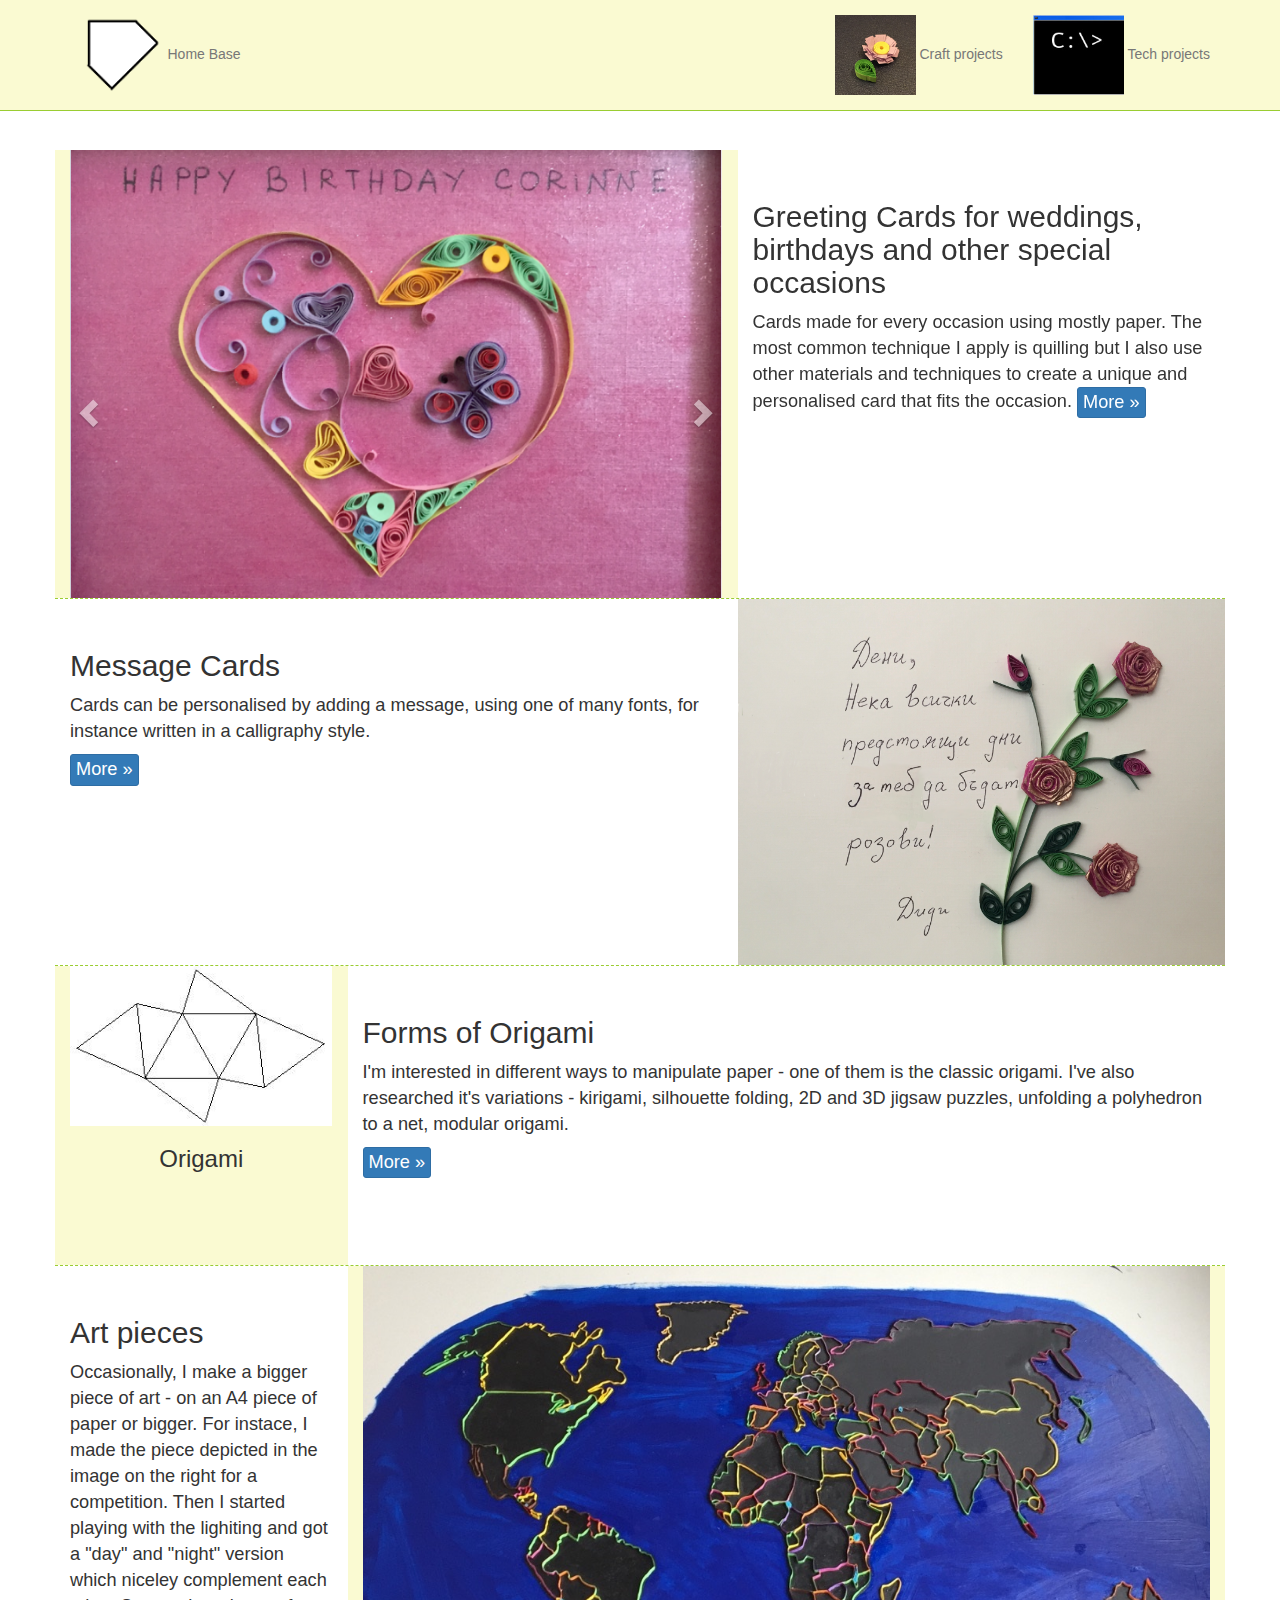
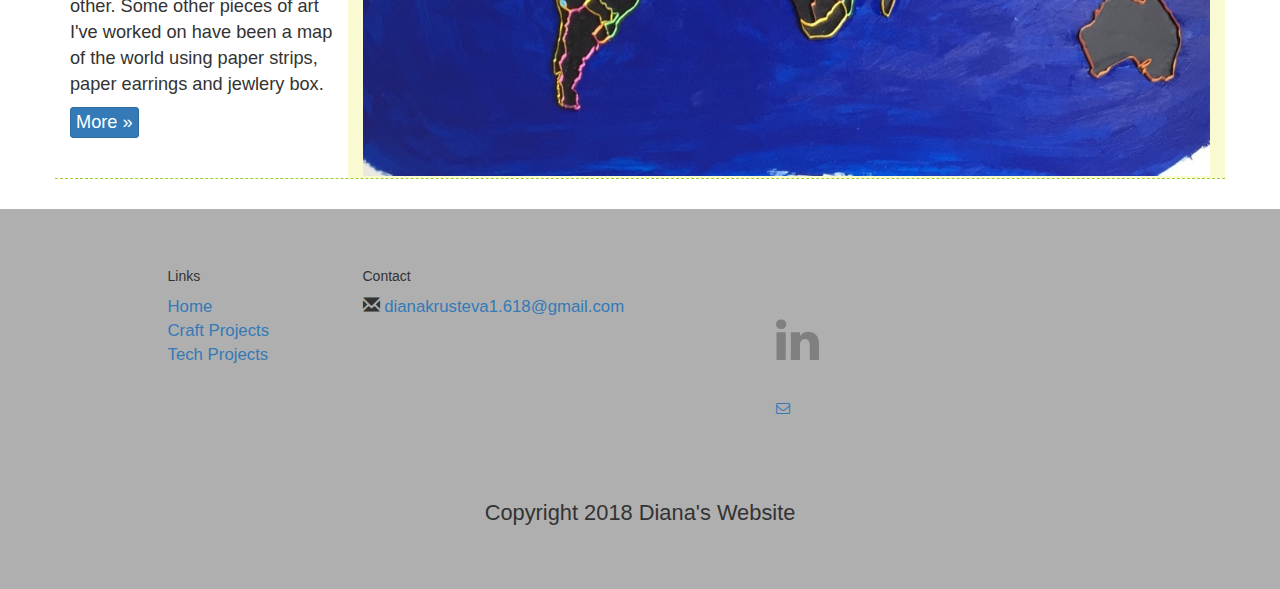
==== craft.html @ e8ae0d03 "initial commit" ====
﻿<!DOCTYPE html>
<html>
<head lang="en">
    <meta charset="UTF-8">
    <title>Listopad Paper Art</title>

    <!-- Custom Fonts -->
    <link href="https://fonts.googleapis.com/css?family=Montserrat:400,700" rel="stylesheet" type="text/css">
    <link href="https://fonts.googleapis.com/css?family=Lato:400,700,400italic,700italic" rel="stylesheet" type="text/css">

    <!-- Style sheets -->
    <link href="Content/bootstrap.min.css" rel="stylesheet">
    <link href="css/app.css" rel="stylesheet" />
    <link href="css/bootstrap-social.css" rel="stylesheet" />
    <link href="css/font-awesome-4.7.0/css/font-awesome.min.css" rel="stylesheet" />
</head>

<body>
    <nav class="navbar navbar-default navbar-fixed-top" >
        <div class="container">
            <div class="navbar-header">
                <!--<a class="navbar-brand" href="" ng-click="loadHome()"><img src="app/images/profile.png" height="200"/></a>-->
            </div>
            <div id="navbar" >
                <ul class="nav navbar-nav">
                    <li><a href="index.html"><img src="app/images/homebase.png" height="80" /> Home Base</a></li>
                    <li></li>
                </ul>
                <ul class="nav navbar-nav navbar-right">
                    <li><a href="craft.html"><img src="app/images/profile.png" height="80" /> Craft projects</a></li>
                    <li><a href="tech.html"><img src="app/images/idTech.png" height="80" /> Tech projects</a></li>
                </ul>
            </div>
        </div>
    </nav>
    <div class="container">

    

    

    <div class="row row-content is-table-row">
        <div class="col-xs-12 col-sm-7 col-title">
            <div id="myCar" class="carousel slide" data-ride="carousel">
                <div class="carousel-inner">
                    <div class="item active">
                        <img src="app\images\heart.png" class="img-responsive" height="180" alt="heart"/>
                    </div>
                    <div class="item">
                        <img src="app\images\spring.png" class="img-responsive" height="180" alt="spring"/>
                    </div>
                    <div class="item">
                        <img src="app\images\sea.png" class="img-responsive" height="180" alt="sea"/>
                    </div>
                    <div class="item">
                        <img src="app\images\wedding.png" class="img-responsive" height="180" alt="wed" />
                    </div>
                    
                
                </div>
                <a class="carousel-control left" href="#myCar" role="button" data-slide="prev">
                    <span class="glyphicon glyphicon-chevron-left"></span>
                </a>
                <a class="carousel-control right" href="#myCar" role="button" data-slide="next">
                    <span class="glyphicon glyphicon-chevron-right"></span>
                </a>
                
            </div>


        </div>
        <div class="col-xs-12 col-sm-5 col-content">
            <h2>Greeting Cards for weddings, birthdays and other special occasions</h2>
            <p>Cards made for every occasion using mostly paper. The most common technique I apply is quilling but I also use other materials and techniques to create a unique and personalised card that fits the occasion. <a href="#" class="btn btn-primary btn-xs">More &raquo;</a></p>
            <!--<ul class="cards-list">
                <li><img src="app/images/profile.png" height="100" /></li>
                <li><img src="app/images/heart.png" height="100" /></li>
                <li><img src="app/images/wedding.png" height="100" /></li>
                <li><img src="app/images/spring.png" height="100" /></li>
                <li><img src="app/images/sea.png" height="100" /></li>
            </ul>-->
        </div>
        


    </div>


        <div class="row row-content is-table-row">

            <div class="col-xs-12 col-sm-7 col-content">
                <h2>Message Cards</h2>
                <p>Cards can be personalised by adding a message, using one of many fonts, for instance written in a calligraphy style.</p>
                <p><a href="#" class="btn btn-primary btn-xs">More &raquo;</a></p>
            </div>
            <div class="col-xs-12 col-sm-5 col-title" style="padding: 0;">
                <img class="img-responsive" src="app/images/roses2.png">
            </div>


        </div>
    <div class="row row-content is-table-row">

        <div class="col-xs-12 col-sm-3 col-title">
            
                <img class="img-responsive" src="app/images/poly.jpg">
            <h3 align=center>Origami</h3>
        </div>
        <div class="col-xs-12 col-sm-9 col-content">
            <h2>Forms of Origami</h2>
            <p>I'm interested in different ways to manipulate paper - one of them is the classic origami.
            I've also researched it's variations - kirigami, silhouette folding, 2D and 3D jigsaw puzzles, unfolding a polyhedron to a net, modular origami.</p>
            <p><a href="#" class="btn btn-primary btn-xs">More &raquo;</a></p>
        </div>


    </div>

        <div class="row row-content is-table-row">
            <div class="col-xs-12 col-sm-3 col-content">
                <h2>Art pieces</h2>
                <p>Occasionally, I make a bigger piece of art - on an A4 piece of paper or bigger. For instace, I made the piece depicted in the image on the right for a competition. Then I started playing with the lighiting and got a "day" and "night" version which niceley complement each other. Some other pieces of art I've worked on have been a map of the world using paper strips, paper earrings and jewlery box. </p>
                <p><a href="#" class="btn btn-primary btn-xs">More &raquo;</a></p>
            </div>
            <div class="col-xs-12 col-sm-9 col-title">
                <img class="img-responsive" src="app/images/map.png"></img>
            </div>


        </div>
</div>

</div>

    <footer class="row-footer">
        <div class="container">
            <div class="row">
                <div class="col-xs-5 col-xs-offset-1 col-sm-2 col-sm-offset-1">
                    <h5>Links</h5>
                    <ul class="list-unstyled">
                        <li><a href="index.html">Home</a></li>
                        <li><a href="craft.html">Craft Projects</a></li>
                        <li><a href="tech.html">Tech Projects</a></li>
                    </ul>
                </div>
                <div class="col-xs-6 col-sm-4">
                    <h5>Contact</h5>
                    <address>
                        <span class="glyphicon glyphicon-envelope"></span>
                        <a href="mailto:dianakrusteva1.618@gmail.com">dianakrusteva1.618@gmail.com</a>
                    </address>

                </div>
                <div class="col-xs-12 col-sm-4">
                    <div class="nav navbar-nav" style="padding:40px 10px; font-size:30px;" >
                        <a class="btn btn-block btn-social btn-linkedin" href="http://www.linkedin.com/in/diana-krusteva-6a0b1b5b/"><i class="fa fa-linkedin"></i></a>
                        <a class="btn btn-social-icon" href="mailto:dianakrusteva1.618@gmail.com"><i class="fa fa-envelope-o"></i></a>
                    </div>
                </div>
                <div class="col-xs-12">
                    <p style="padding:10px;"></p>
                    <p align="center">Copyright 2018 Diana's Website</p>
                </div>
            </div>
        </div>
    </footer>

    <!-- Application Script -->
    <script src="Scripts/jquery-1.9.1.min.js"></script>
    <script src="Scripts/bootstrap.min.js"></script>
    <script src="js/appTheme.js"></script>

</body>

</html>
---- css/app.css ----
﻿body {
    align: center;
    padding: 50px 0px 0px 0px !important;
    margin-top: 100px;
}

p {
    font-size: 130%;
}

.navbar-default {
    min-height: 100px;
    background-color:lightgoldenrodyellow;
    border-bottom: 1px ridge;
    border-bottom-color: yellowgreen;
}

.navbar-default .navbar-nav .li {
    height: 100px;
}

.row-content {
    border-bottom : 1.5px dashed ;
    border-bottom-color: lightgoldenrodyellow;
    border-bottom-color: yellowgreen;
    min-height:300px;
}
.col-content {
    padding: 30px 15px 30px 15px;
}
.col-title {
    background-color:lightgoldenrodyellow;
}

.info-img {
    max-width: 100%;
    max-height: 100%;
    top:0;
    align-self:center;
    opacity: 0.8;
    transition: .5s ease;
    background-color: #008CBA;
}

.hci:hover .info-img{
        opacity: 1;
}
.hci:hover .col-title {
    background-color: white;
}

@media only screen and (min-width : 768px) {
    .is-table-row {
        display: table;
    }

    .is-table-row [class*="col-"] {
        float: none;
        display: table-cell;
        vertical-align: top;
    }
}


.cards-list li{
    display: inline;
    list-style-type: none;
    padding-right: 20px;
}

table {
    background: #56566e;
    color: #c1c1c1;
}

.user-action {
    background-color: #d3cee1;
    color: #170756;
}

.panel-heading {
    background-color: #2d3450 !important;
}

.btn-social {
    font-size:50px;
    color: grey;
}


.row-footer {
    margin: 30px auto auto auto;
    padding: 50px 0px;
    background-color: #AfAfAf;
    font-size: 120%;
}

.cardItemRow {
    padding-bottom: 3em !important;
    font-family: Montserrat;
    font-size: large;
    position: relative;
}

.cardItemTitles {
    font-size: large;
    font-family: Montserrat;
    padding-bottom: 4em;
}

.cardItem {
    margin-top: 10px;
    border: #cdcdcd medium solid;
    border-radius: 10px;
    -moz-border-radius: 10px;
    overflow: auto;
    background: #ece0d7;
}

.thumbnail {
    margin-bottom: 6px;
}

.carousel-control.left, .carousel-control.right {
    background-image: none;
    margin-top: 10%;
    width: 5%;
}

.navbar-default .navbar-nav > li > a:focus, .navbar-default .navbar-nav > li > a:hover {
    background-color: #f32f245c;
    background-color: #d9d98e;

}

.btn-xs {
    font-size: 100%;
}
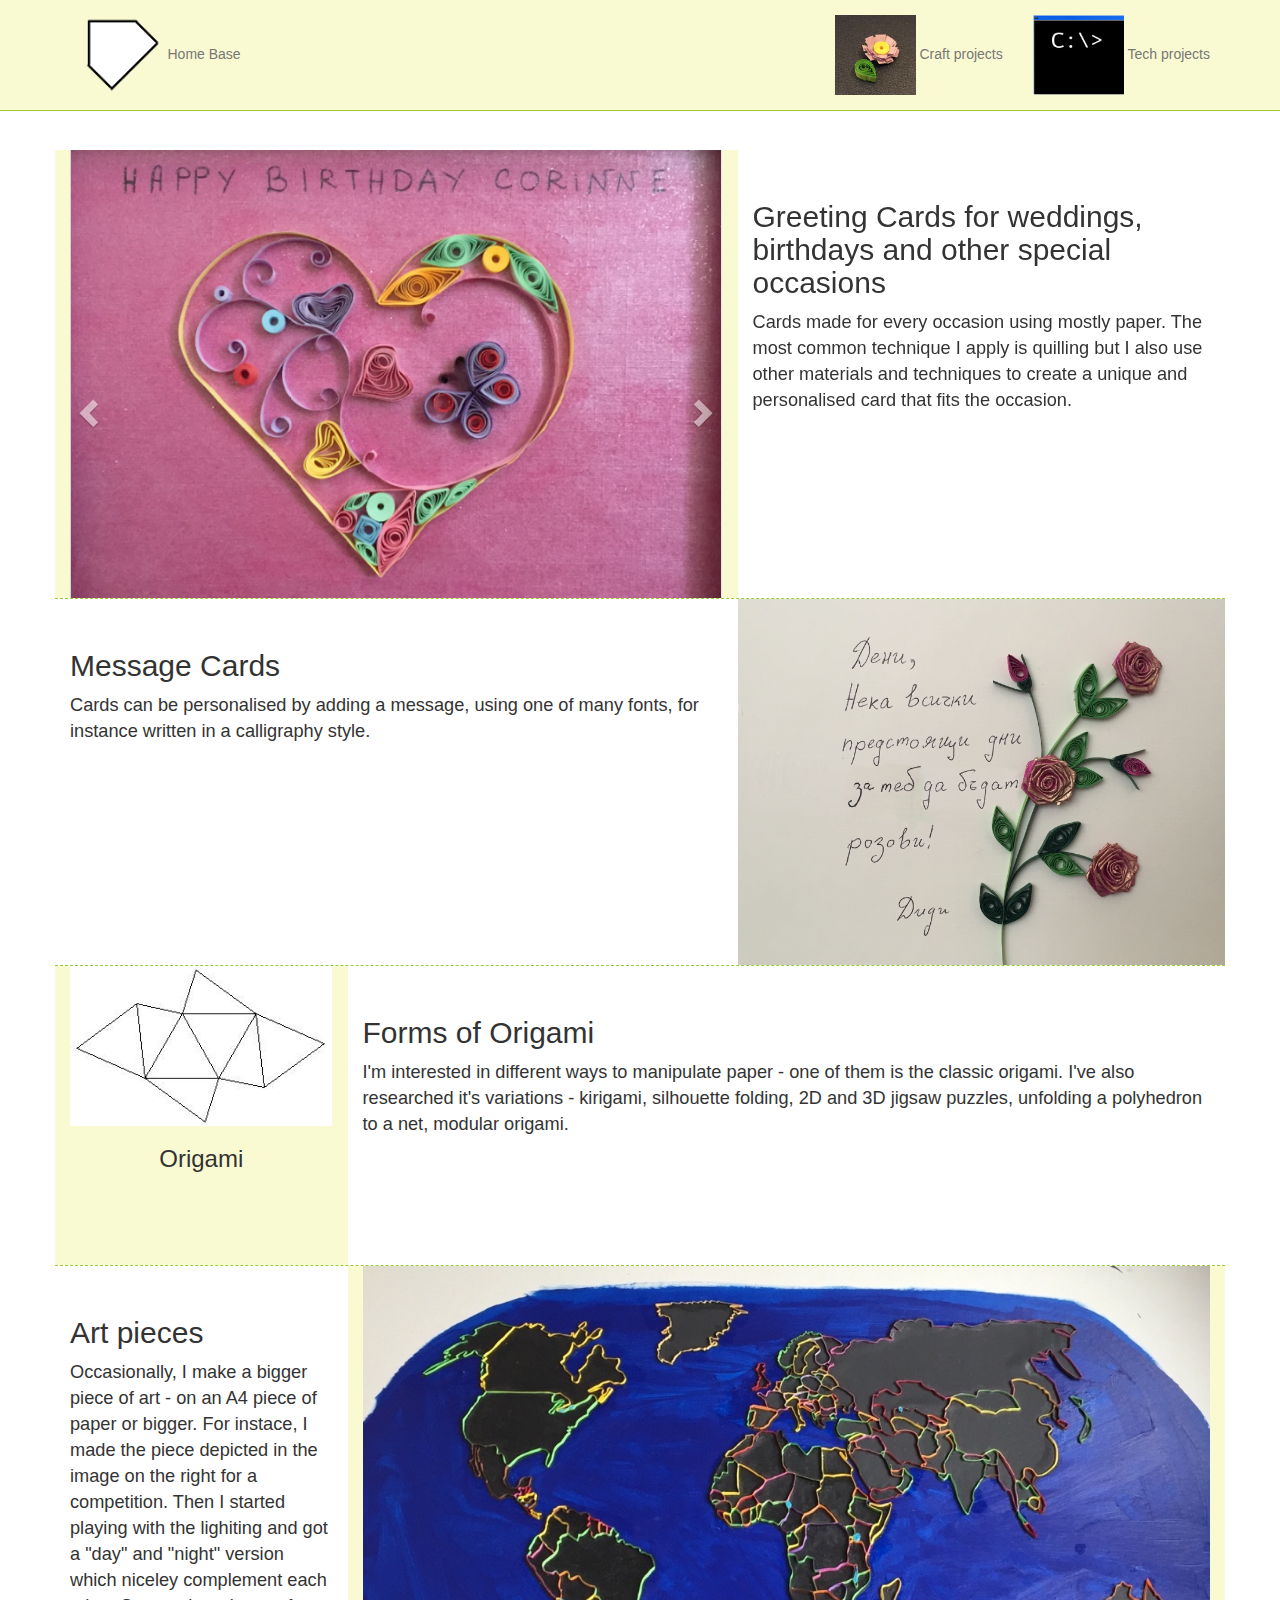
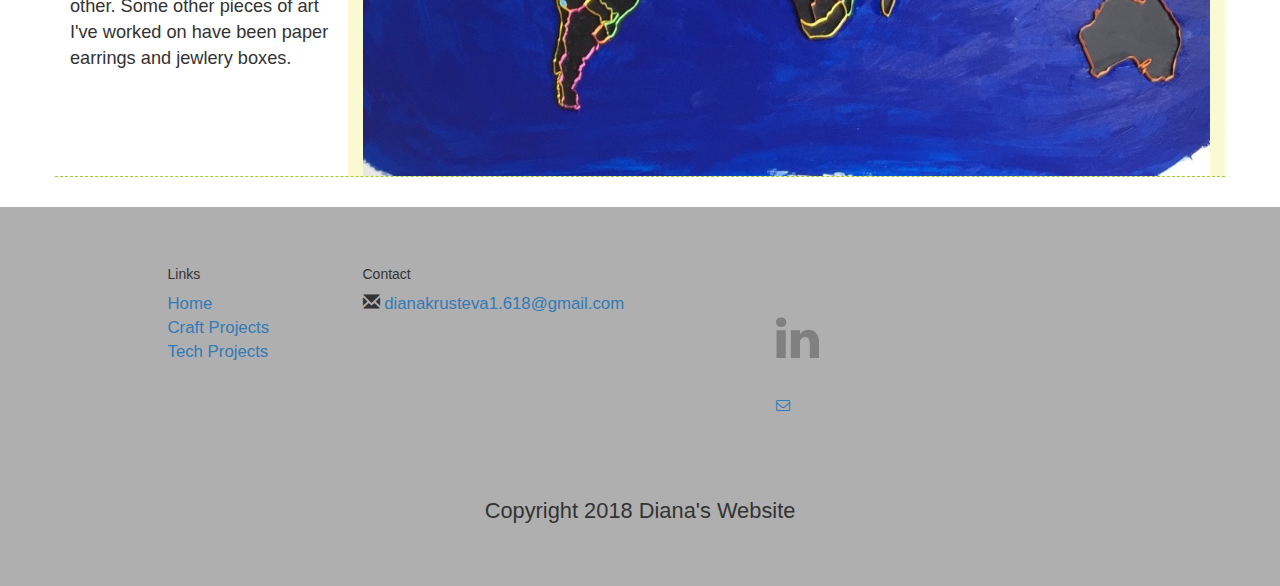
==== commit fb5e662a: "update craft - remove "more" buttons" ====
--- a/craft.html
+++ b/craft.html
@@ -1,4 +1,4 @@
-﻿<!DOCTYPE html>
+<!DOCTYPE html>
 <html>
 <head lang="en">
     <meta charset="UTF-8">
@@ -71,7 +71,7 @@
         </div>
         <div class="col-xs-12 col-sm-5 col-content">
             <h2>Greeting Cards for weddings, birthdays and other special occasions</h2>
-            <p>Cards made for every occasion using mostly paper. The most common technique I apply is quilling but I also use other materials and techniques to create a unique and personalised card that fits the occasion. <a href="#" class="btn btn-primary btn-xs">More &raquo;</a></p>
+            <p>Cards made for every occasion using mostly paper. The most common technique I apply is quilling but I also use other materials and techniques to create a unique and personalised card that fits the occasion. 
             <!--<ul class="cards-list">
                 <li><img src="app/images/profile.png" height="100" /></li>
                 <li><img src="app/images/heart.png" height="100" /></li>
@@ -91,7 +91,6 @@
             <div class="col-xs-12 col-sm-7 col-content">
                 <h2>Message Cards</h2>
                 <p>Cards can be personalised by adding a message, using one of many fonts, for instance written in a calligraphy style.</p>
-                <p><a href="#" class="btn btn-primary btn-xs">More &raquo;</a></p>
             </div>
             <div class="col-xs-12 col-sm-5 col-title" style="padding: 0;">
                 <img class="img-responsive" src="app/images/roses2.png">
@@ -110,7 +109,6 @@
             <h2>Forms of Origami</h2>
             <p>I'm interested in different ways to manipulate paper - one of them is the classic origami.
             I've also researched it's variations - kirigami, silhouette folding, 2D and 3D jigsaw puzzles, unfolding a polyhedron to a net, modular origami.</p>
-            <p><a href="#" class="btn btn-primary btn-xs">More &raquo;</a></p>
         </div>
 
 
@@ -119,8 +117,7 @@
         <div class="row row-content is-table-row">
             <div class="col-xs-12 col-sm-3 col-content">
                 <h2>Art pieces</h2>
-                <p>Occasionally, I make a bigger piece of art - on an A4 piece of paper or bigger. For instace, I made the piece depicted in the image on the right for a competition. Then I started playing with the lighiting and got a "day" and "night" version which niceley complement each other. Some other pieces of art I've worked on have been a map of the world using paper strips, paper earrings and jewlery box. </p>
-                <p><a href="#" class="btn btn-primary btn-xs">More &raquo;</a></p>
+                <p>Occasionally, I make a bigger piece of art - on an A4 piece of paper or bigger. For instace, I made the piece depicted in the image on the right for a competition. Then I started playing with the lighiting and got a "day" and "night" version which niceley complement each other. Some other pieces of art I've worked on have been paper earrings and jewlery boxes. </p>
             </div>
             <div class="col-xs-12 col-sm-9 col-title">
                 <img class="img-responsive" src="app/images/map.png"></img>
